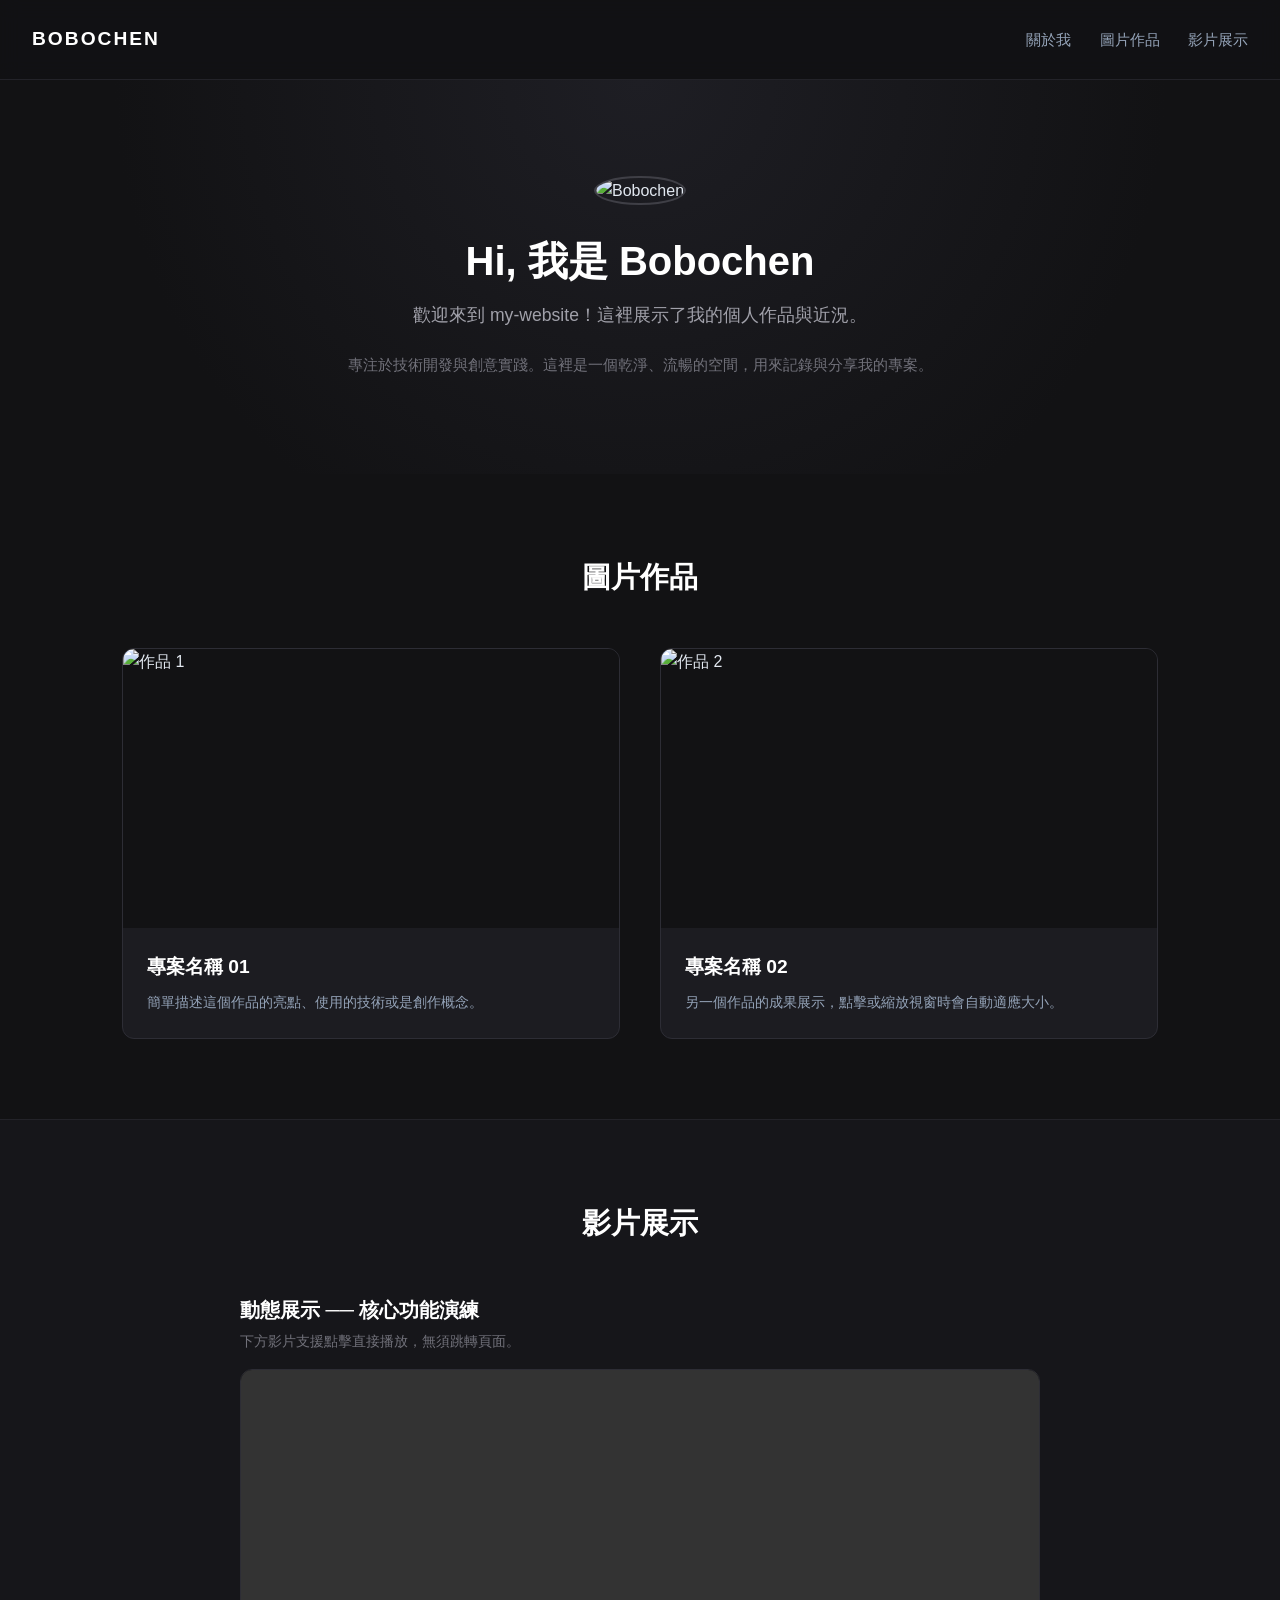
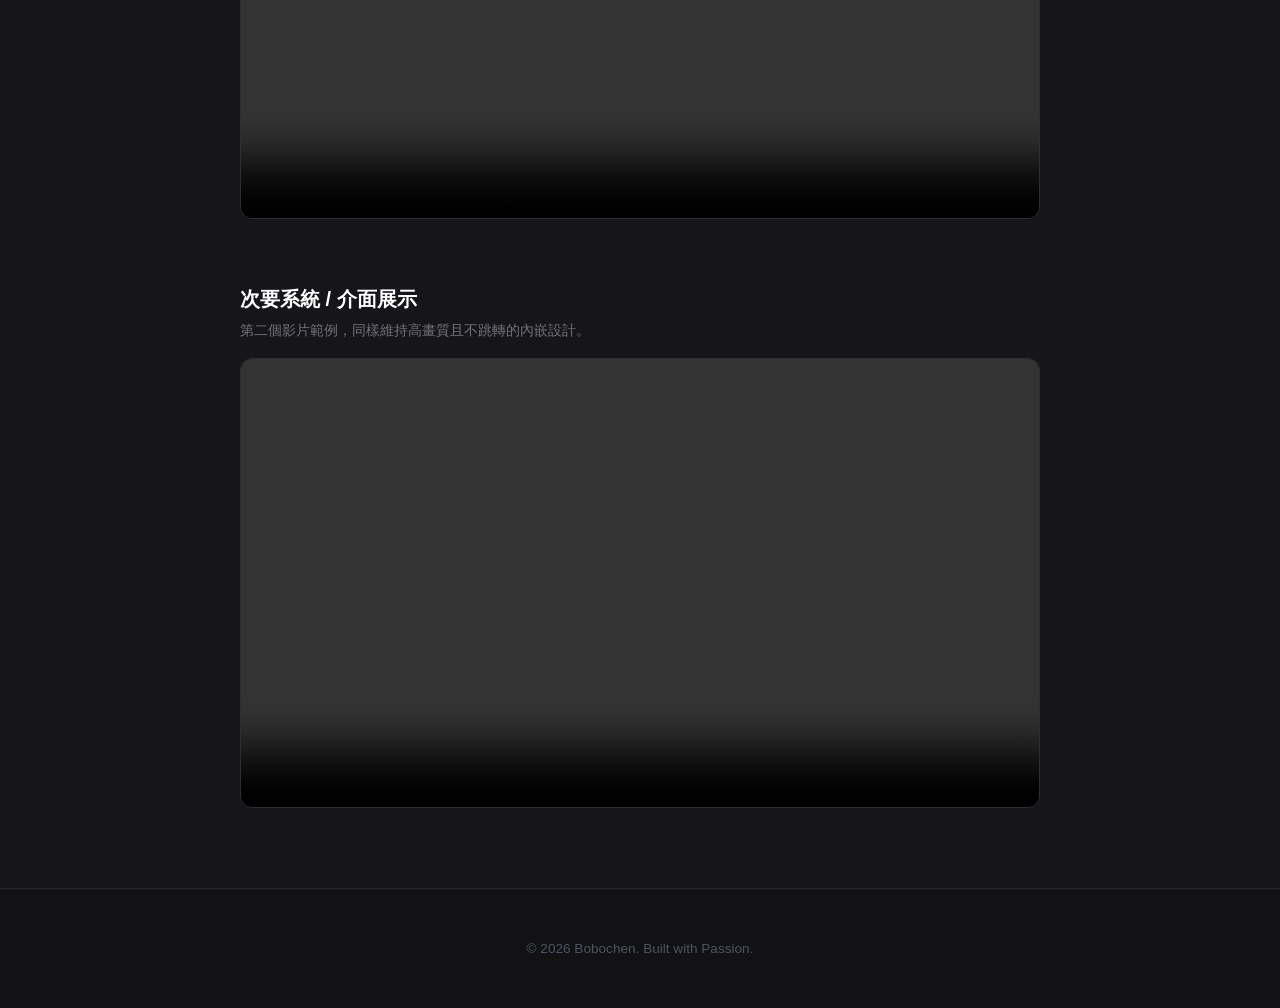
==== index.html @ f302f409 "upload index and style" ====
<!DOCTYPE html>
<html lang="zh-TW">
<head>
    <meta charset="UTF-8">
    <meta name="viewport" content="width=device-width, initial-scale=1.0">
    <title>Bobochen | Portfolio</title>
    <link rel="stylesheet" href="style.css">
</head>
<body>

    <!-- 導覽列 -->
    <nav class="navbar">
        <div class="logo">BOBOCHEN</div>
        <div class="nav-links">
            <a href="#about">關於我</a>
            <a href="#gallery">圖片作品</a>
            <a href="#videos">影片展示</a>
        </div>
    </nav>

    <!-- 主視覺區 / 關於我 -->
    <header id="about" class="hero-section">
        <div class="hero-content">
            <!-- 個人頭貼：請在 images 資料夾放一張 avatar.jpg -->
            <img src="images/avatar.jpg" alt="Bobochen" class="avatar">
            <h1>Hi, 我是 Bobochen</h1>
            <p class="subtitle">歡迎來到 my-website！這裡展示了我的個人作品與近況。</p>
            <p class="description">
                專注於技術開發與創意實踐。這裡是一個乾淨、流暢的空間，用來記錄與分享我的專案。
            </p>
        </div>
    </header>

    <!-- 圖片作品區 (兩欄式排版，乾淨對齊) -->
    <section id="gallery" class="content-section">
        <h2 class="section-title">圖片作品</h2>
        <div class="grid-container">
            
            <!-- 圖片卡片 1 -->
            <div class="card">
                <div class="media-wrapper">
                    <!-- 請在 images 資料夾放 project1.jpg -->
                    <img src="images/project1.jpg" alt="作品 1">
                </div>
                <div class="card-info">
                    <h3>專案名稱 01</h3>
                    <p>簡單描述這個作品的亮點、使用的技術或是創作概念。</p>
                </div>
            </div>

            <!-- 圖片卡片 2 -->
            <div class="card">
                <div class="media-wrapper">
                    <!-- 請在 images 資料夾放 project2.jpg -->
                    <img src="images/project2.jpg" alt="作品 2">
                </div>
                <div class="card-info">
                    <h3>專案名稱 02</h3>
                    <p>另一個作品的成果展示，點擊或縮放視窗時會自動適應大小。</p>
                </div>
            </div>

        </div>
    </section>

    <!-- 影片作品區 (單欄式大畫面排版，左鍵點擊直接播) -->
    <section id="videos" class="content-section site-bg-alt">
        <h2 class="section-title">影片展示</h2>
        <div class="video-container">
            
            <!-- 影片項目 1 -->
            <div class="video-card">
                <h3>動態展示 ── 核心功能演練</h3>
                <p class="video-desc">下方影片支援點擊直接播放，無須跳轉頁面。</p>
                <div class="video-wrapper">
                    <!-- 請在 videos 資料夾放 demo1.mp4 -->
                    <!-- controls 讓網頁出現播放按鈕，playsinline 確保手機上點擊不會強迫全螢幕跳轉 -->
                    <video controls playsinline>
                        <source src="videos/demo1.mp4" type="video/mp4">
                        您的瀏覽器不支援此影片播放。
                    </video>
                </div>
            </div>

            <!-- 影片項目 2 -->
            <div class="video-card">
                <h3>次要系統 / 介面展示</h3>
                <p class="video-desc">第二個影片範例，同樣維持高畫質且不跳轉的內嵌設計。</p>
                <div class="video-wrapper">
                    <!-- 請在 videos 資料夾放 demo2.mp4 -->
                    <video controls playsinline>
                        <source src="videos/demo2.mp4" type="video/mp4">
                        您的瀏覽器不支援此影片播放。
                    </video>
                </div>
            </div>

        </div>
    </section>

    <!-- 頁尾 -->
    <footer class="footer">
        <p>© 2026 Bobochen. Built with Passion.</p>
    </footer>

</body>
</html>
---- style.css ----
/* 全局樣式設定 */
* {
    margin: 0;
    padding: 0;
    box-sizing: border-box;
    font-family: -apple-system, BlinkMacSystemFont, "Segoe UI", Roboto, Helvetica, Arial, sans-serif;
}

body {
    background-color: #121214;
    color: #e2e8f0;
    line-height: 1.6;
}

/* 導覽列 */
.navbar {
    display: flex;
    justify-content: space-between;
    align-items: center;
    padding: 1.5rem 2rem;
    background-color: rgba(18, 18, 20, 0.8);
    backdrop-filter: blur(10px);
    position: sticky;
    top: 0;
    z-index: 100;
    border-bottom: 1px solid #232329;
}

.logo {
    font-weight: 700;
    font-size: 1.2rem;
    letter-spacing: 2px;
    color: #fff;
}

.nav-links a {
    color: #94a3b8;
    text-decoration: none;
    margin-left: 1.5rem;
    font-size: 0.95rem;
    transition: color 0.3s;
}

.nav-links a:hover {
    color: #fff;
}

/* 主視覺區 */
.hero-section {
    padding: 6rem 2rem;
    text-align: center;
    background: radial-gradient(circle at top, #1e1e24 0%, #121214 70%);
}

.hero-content {
    max-width: 600px;
    margin: 0 auto;
}

.avatar {
    width: 110px;
    height: 110px;
    border-radius: 50%;
    object-fit: cover;
    margin-bottom: 1.5rem;
    border: 2px solid #3f3f46;
}

.hero-content h1 {
    font-size: 2.5rem;
    color: #fff;
    margin-bottom: 0.5rem;
}

.subtitle {
    color: #a1a1aa;
    font-size: 1.1rem;
    margin-bottom: 1.5rem;
}

.description {
    color: #71717a;
    font-size: 0.95rem;
}

/* 區塊通用樣式 */
.content-section {
    padding: 5rem 2rem;
    max-width: 1100px;
    margin: 0 auto;
}

.site-bg-alt {
    max-width: 100%;
    background-color: #16161a;
    border-top: 1px solid #232329;
    border-bottom: 1px solid #232329;
}

.section-title {
    font-size: 1.8rem;
    color: #fff;
    margin-bottom: 3rem;
    text-align: center;
    position: relative;
}

/* 圖片網格排版 (左右兩欄) */
.grid-container {
    display: grid;
    grid-template-columns: repeat(auto-fit, minmax(340px, 1fr));
    gap: 2.5rem;
}

/* 作品卡片 */
.card {
    background-color: #1c1c21;
    border-radius: 12px;
    overflow: hidden;
    border: 1px solid #2d2d35;
    transition: transform 0.3s, border-color 0.3s;
}

.card:hover {
    transform: translateY(-5px);
    border-color: #44444f;
}

.media-wrapper {
    width: 100%;
    aspect-ratio: 16 / 9;
    background-color: #121214;
}

.media-wrapper img {
    width: 100%;
    height: 100%;
    object-fit: cover;
}

.card-info {
    padding: 1.5rem;
}

.card-info h3 {
    color: #fff;
    margin-bottom: 0.5rem;
    font-size: 1.2rem;
}

.card-info p {
    color: #94a3b8;
    font-size: 0.9rem;
}

/* 影片排版設定 (置中大畫面) */
.video-container {
    max-width: 800px;
    margin: 0 auto;
    display: flex;
    flex-direction: column;
    gap: 4rem;
}

.video-card h3 {
    color: #fff;
    margin-bottom: 0.25rem;
    font-size: 1.25rem;
}

.video-desc {
    color: #71717a;
    font-size: 0.9rem;
    margin-bottom: 1rem;
}

.video-wrapper {
    width: 100%;
    aspect-ratio: 16 / 9;
    border-radius: 12px;
    overflow: hidden;
    border: 1px solid #2d2d35;
    background-color: #000;
}

.video-wrapper video {
    width: 100%;
    height: 100%;
    object-fit: contain; /* 保持影片原始比例，不被切到 */
}

/* 頁尾 */
.footer {
    text-align: center;
    padding: 3rem 2rem;
    color: #4b5563;
    font-size: 0.85rem;
    border-top: 1px solid #1c1c21;
}

/* RDO 手機板阻斷點優化 */
@media (max-width: 768px) {
    .hero-content h1 { font-size: 2rem; }
    .content-section { padding: 3.5rem 1.5rem; }
}
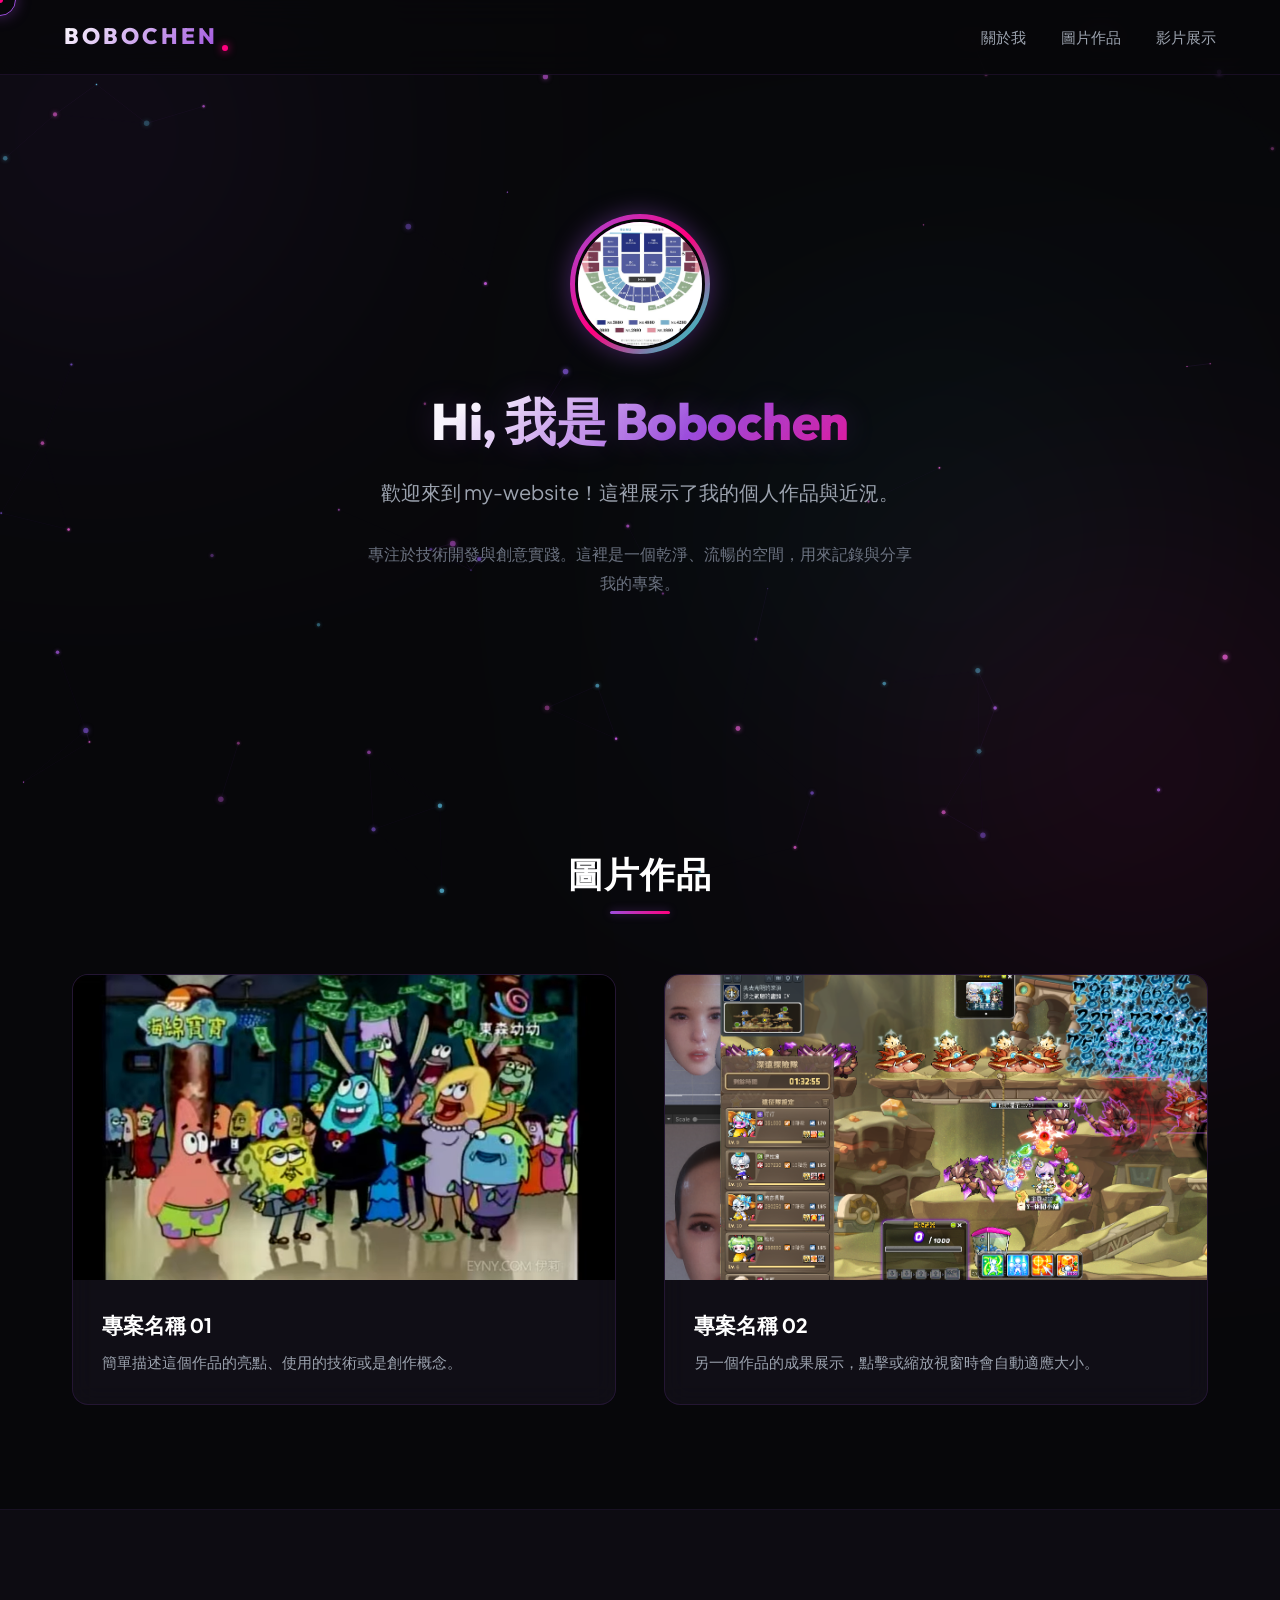
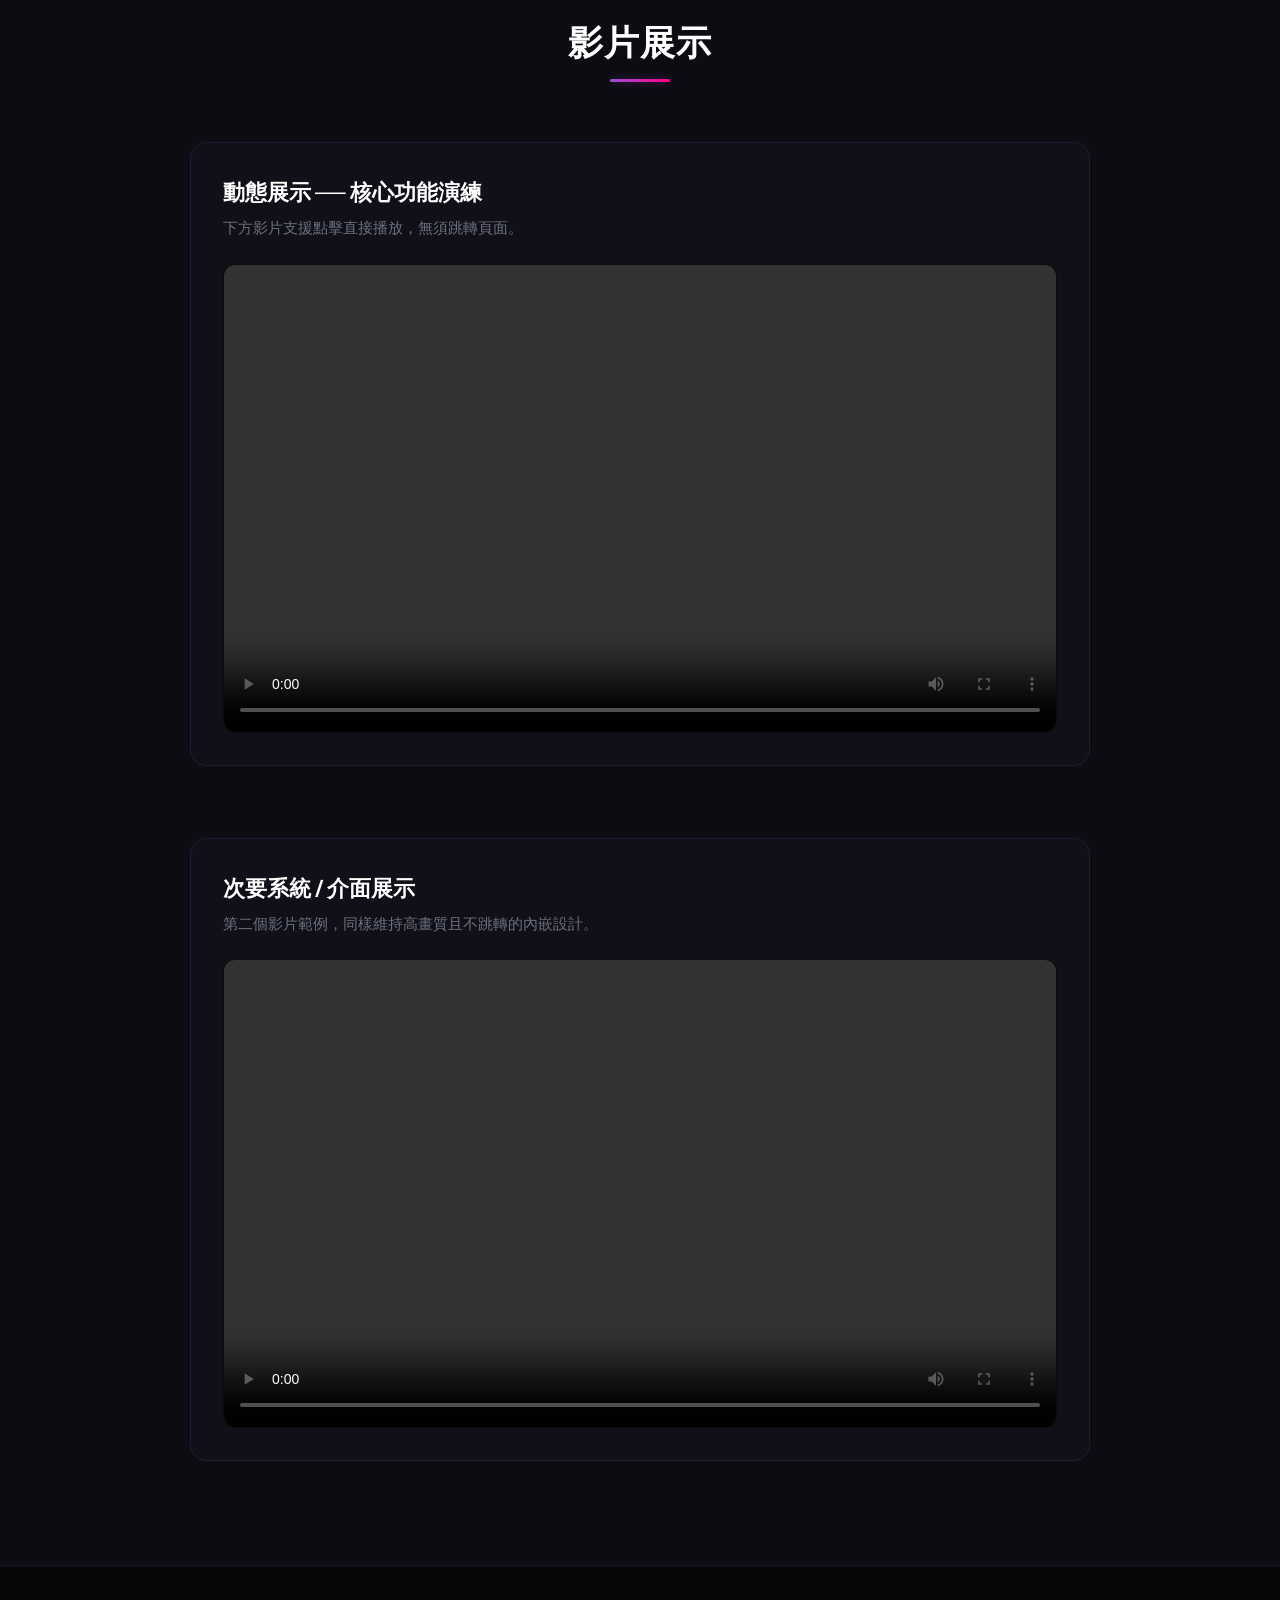
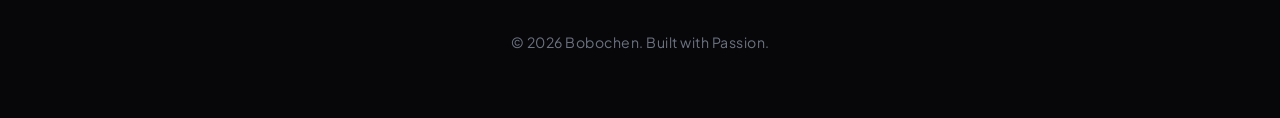
==== commit 0afaa4dc: "新增特效" ====
--- a/index.html
+++ b/index.html
@@ -7,6 +7,11 @@
     <link rel="stylesheet" href="style.css">
 </head>
 <body>
+
+    <!-- 背景流光效果與特效容器 -->
+    <div class="blob blob-1"></div>
+    <div class="blob blob-2"></div>
+    <div class="blob blob-3"></div>
 
     <!-- 導覽列 -->
     <nav class="navbar">
@@ -19,13 +24,15 @@
     </nav>
 
     <!-- 主視覺區 / 關於我 -->
-    <header id="about" class="hero-section">
+    <header id="about" class="hero-section reveal">
         <div class="hero-content">
             <!-- 個人頭貼：請在 images 資料夾放一張 avatar.jpg -->
-            <img src="images/avatar.jpg" alt="Bobochen" class="avatar">
-            <h1>Hi, 我是 Bobochen</h1>
-            <p class="subtitle">歡迎來到 my-website！這裡展示了我的個人作品與近況。</p>
-            <p class="description">
+            <div class="avatar-container reveal delay-100">
+                <img src="images/avatar.jpg" alt="Bobochen" class="avatar">
+            </div>
+            <h1 class="reveal delay-200">Hi, 我是 Bobochen</h1>
+            <p class="subtitle reveal delay-300">歡迎來到 my-website！這裡展示了我的個人作品與近況。</p>
+            <p class="description reveal delay-300">
                 專注於技術開發與創意實踐。這裡是一個乾淨、流暢的空間，用來記錄與分享我的專案。
             </p>
         </div>
@@ -33,11 +40,11 @@
 
     <!-- 圖片作品區 (兩欄式排版，乾淨對齊) -->
     <section id="gallery" class="content-section">
-        <h2 class="section-title">圖片作品</h2>
+        <h2 class="section-title reveal">圖片作品</h2>
         <div class="grid-container">
             
             <!-- 圖片卡片 1 -->
-            <div class="card">
+            <div class="card reveal delay-100">
                 <div class="media-wrapper">
                     <!-- 請在 images 資料夾放 project1.jpg -->
                     <img src="images/project1.jpg" alt="作品 1">
@@ -49,7 +56,7 @@
             </div>
 
             <!-- 圖片卡片 2 -->
-            <div class="card">
+            <div class="card reveal delay-200">
                 <div class="media-wrapper">
                     <!-- 請在 images 資料夾放 project2.jpg -->
                     <img src="images/project2.jpg" alt="作品 2">
@@ -65,11 +72,11 @@
 
     <!-- 影片作品區 (單欄式大畫面排版，左鍵點擊直接播) -->
     <section id="videos" class="content-section site-bg-alt">
-        <h2 class="section-title">影片展示</h2>
+        <h2 class="section-title reveal">影片展示</h2>
         <div class="video-container">
             
             <!-- 影片項目 1 -->
-            <div class="video-card">
+            <div class="video-card reveal delay-100">
                 <h3>動態展示 ── 核心功能演練</h3>
                 <p class="video-desc">下方影片支援點擊直接播放，無須跳轉頁面。</p>
                 <div class="video-wrapper">
@@ -83,7 +90,7 @@
             </div>
 
             <!-- 影片項目 2 -->
-            <div class="video-card">
+            <div class="video-card reveal delay-200">
                 <h3>次要系統 / 介面展示</h3>
                 <p class="video-desc">第二個影片範例，同樣維持高畫質且不跳轉的內嵌設計。</p>
                 <div class="video-wrapper">
@@ -99,9 +106,11 @@
     </section>
 
     <!-- 頁尾 -->
-    <footer class="footer">
+    <footer class="footer reveal">
         <p>© 2026 Bobochen. Built with Passion.</p>
     </footer>
 
+    <!-- 載入自訂特效腳本 -->
+    <script src="script.js"></script>
 </body>
 </html>
--- a/style.css
+++ b/style.css
@@ -1,177 +1,534 @@
+@import url('https://fonts.googleapis.com/css2?family=Outfit:wght@300;400;500;600;700;800&family=Plus+Jakarta+Sans:wght@300;400;500;600;700&display=swap');
+
 /* 全局樣式設定 */
+:root {
+    --bg: #07070a;
+    --bg-alt: #0d0c12;
+    --accent-purple: #9d4edd;
+    --accent-purple-glow: rgba(157, 78, 221, 0.4);
+    --accent-pink: #ff007f;
+    --accent-pink-glow: rgba(255, 0, 127, 0.4);
+    --accent-cyan: #00f5d4;
+    --accent-cyan-glow: rgba(0, 245, 212, 0.3);
+    --card-bg: rgba(20, 18, 28, 0.7);
+    --card-border: rgba(157, 78, 221, 0.15);
+    --card-border-hover: rgba(157, 78, 221, 0.45);
+    --text-main: #f3f4f6;
+    --text-sub: #9ca3af;
+    --text-muted: #6b7280;
+    --nav-bg: rgba(7, 7, 10, 0.75);
+    --font-heading: 'Outfit', -apple-system, BlinkMacSystemFont, sans-serif;
+    --font-body: 'Plus Jakarta Sans', -apple-system, BlinkMacSystemFont, sans-serif;
+}
+
 * {
     margin: 0;
     padding: 0;
     box-sizing: border-box;
-    font-family: -apple-system, BlinkMacSystemFont, "Segoe UI", Roboto, Helvetica, Arial, sans-serif;
+}
+
+/* 微調網頁選取顏色 */
+::selection {
+    background: var(--accent-purple-glow);
+    color: #fff;
+}
+
+html {
+    scroll-behavior: smooth;
 }
 
 body {
-    background-color: #121214;
-    color: #e2e8f0;
+    background-color: var(--bg);
+    color: var(--text-main);
+    font-family: var(--font-body);
     line-height: 1.6;
-}
-
-/* 導覽列 */
+    overflow-x: hidden;
+}
+
+/* 隱藏預設游標 (僅限電腦版，保留觸控操作的體驗) */
+@media (pointer: fine) {
+    body, a, button, .card, video, .logo, .nav-links a {
+        cursor: none;
+    }
+}
+
+/* ==========================================================================
+   Custom Scrollbar
+   ========================================================================== */
+::-webkit-scrollbar {
+    width: 8px;
+}
+::-webkit-scrollbar-track {
+    background: var(--bg);
+}
+::-webkit-scrollbar-thumb {
+    background: rgba(157, 78, 221, 0.3);
+    border-radius: 4px;
+}
+::-webkit-scrollbar-thumb:hover {
+    background: var(--accent-purple);
+    box-shadow: 0 0 10px var(--accent-purple-glow);
+}
+
+/* ==========================================================================
+   Particles Canvas & Glow Blobs
+   ========================================================================== */
+#particles-canvas {
+    position: fixed;
+    top: 0;
+    left: 0;
+    width: 100vw;
+    height: 100vh;
+    z-index: -2;
+    pointer-events: none;
+}
+
+.blob {
+    position: fixed;
+    border-radius: 50%;
+    filter: blur(140px);
+    opacity: 0.22;
+    z-index: -1;
+    pointer-events: none;
+    mix-blend-mode: screen;
+}
+
+.blob-1 {
+    width: 450px;
+    height: 450px;
+    background: radial-gradient(circle, var(--accent-purple) 0%, transparent 70%);
+    top: -10%;
+    left: -10%;
+    animation: float-slow 22s infinite alternate;
+}
+
+.blob-2 {
+    width: 550px;
+    height: 550px;
+    background: radial-gradient(circle, var(--accent-pink) 0%, transparent 70%);
+    bottom: -15%;
+    right: -10%;
+    animation: float-slow 28s infinite alternate-reverse;
+}
+
+.blob-3 {
+    width: 350px;
+    height: 350px;
+    background: radial-gradient(circle, var(--accent-cyan) 0%, transparent 70%);
+    top: 40%;
+    left: 60%;
+    animation: float-medium 18s infinite alternate;
+}
+
+@keyframes float-slow {
+    0% { transform: translate(0, 0) scale(1); }
+    50% { transform: translate(80px, 50px) scale(1.1); }
+    100% { transform: translate(-40px, 80px) scale(0.95); }
+}
+
+@keyframes float-medium {
+    0% { transform: translate(0, 0) scale(1); }
+    50% { transform: translate(-50px, -60px) scale(1.15); }
+    100% { transform: translate(60px, 30px) scale(0.9); }
+}
+
+/* ==========================================================================
+   Custom Cursor
+   ========================================================================== */
+.custom-cursor-dot {
+    width: 6px;
+    height: 6px;
+    background-color: var(--accent-pink);
+    border-radius: 50%;
+    position: fixed;
+    transform: translate(-50%, -50%);
+    pointer-events: none;
+    z-index: 9999;
+    transition: width 0.2s, height 0.2s, background-color 0.2s;
+}
+
+.custom-cursor-glow {
+    width: 32px;
+    height: 32px;
+    border: 1.5px solid var(--accent-purple);
+    border-radius: 50%;
+    position: fixed;
+    transform: translate(-50%, -50%);
+    pointer-events: none;
+    z-index: 9998;
+    box-shadow: 0 0 15px var(--accent-purple-glow);
+    transition: width 0.3s, height 0.3s, border-color 0.3s, background-color 0.3s, box-shadow 0.3s;
+}
+
+/* Cursor Hover states */
+.custom-cursor-dot.cursor-hover {
+    width: 10px;
+    height: 10px;
+    background-color: var(--accent-cyan);
+}
+
+.custom-cursor-glow.cursor-hover {
+    width: 48px;
+    height: 48px;
+    border-color: var(--accent-cyan);
+    background-color: rgba(0, 245, 212, 0.08);
+    box-shadow: 0 0 20px var(--accent-cyan-glow);
+}
+
+/* 觸控裝置隱藏自訂游標 */
+@media (pointer: coarse) {
+    .custom-cursor-dot, .custom-cursor-glow {
+        display: none;
+    }
+}
+
+/* ==========================================================================
+   Navigation Bar (導覽列)
+   ========================================================================== */
 .navbar {
     display: flex;
     justify-content: space-between;
     align-items: center;
-    padding: 1.5rem 2rem;
-    background-color: rgba(18, 18, 20, 0.8);
-    backdrop-filter: blur(10px);
+    padding: 1.2rem 4rem;
+    background-color: var(--nav-bg);
+    backdrop-filter: blur(16px);
+    -webkit-backdrop-filter: blur(16px);
     position: sticky;
     top: 0;
     z-index: 100;
-    border-bottom: 1px solid #232329;
+    border-bottom: 1px solid rgba(157, 78, 221, 0.12);
+    transition: all 0.3s ease;
 }
 
 .logo {
-    font-weight: 700;
-    font-size: 1.2rem;
-    letter-spacing: 2px;
-    color: #fff;
+    font-family: var(--font-heading);
+    font-weight: 800;
+    font-size: 1.4rem;
+    letter-spacing: 3px;
+    background: linear-gradient(135deg, #fff 0%, var(--accent-purple) 100%);
+    -webkit-background-clip: text;
+    -webkit-text-fill-color: transparent;
+    position: relative;
+}
+
+.logo::after {
+    content: '';
+    position: absolute;
+    width: 6px;
+    height: 6px;
+    background-color: var(--accent-pink);
+    border-radius: 50%;
+    bottom: 4px;
+    right: -10px;
+    box-shadow: 0 0 8px var(--accent-pink);
 }
 
 .nav-links a {
-    color: #94a3b8;
+    color: var(--text-sub);
     text-decoration: none;
-    margin-left: 1.5rem;
+    margin-left: 2rem;
     font-size: 0.95rem;
+    font-weight: 500;
+    position: relative;
+    padding: 0.5rem 0;
     transition: color 0.3s;
+}
+
+.nav-links a::after {
+    content: '';
+    position: absolute;
+    width: 0;
+    height: 2px;
+    bottom: 0;
+    left: 0;
+    background: linear-gradient(90deg, var(--accent-purple), var(--accent-pink));
+    transition: width 0.3s ease;
 }
 
 .nav-links a:hover {
     color: #fff;
 }
 
-/* 主視覺區 */
+.nav-links a:hover::after {
+    width: 100%;
+}
+
+/* ==========================================================================
+   Hero Section (主視覺區)
+   ========================================================================== */
 .hero-section {
-    padding: 6rem 2rem;
+    padding: 9rem 2rem;
     text-align: center;
-    background: radial-gradient(circle at top, #1e1e24 0%, #121214 70%);
+    position: relative;
+    display: flex;
+    justify-content: center;
+    align-items: center;
 }
 
 .hero-content {
-    max-width: 600px;
+    max-width: 700px;
     margin: 0 auto;
+    z-index: 1;
+}
+
+.avatar-container {
+    position: relative;
+    width: 130px;
+    height: 130px;
+    margin: 0 auto 2rem;
+}
+
+.avatar-container::before {
+    content: '';
+    position: absolute;
+    top: -5px;
+    left: -5px;
+    right: -5px;
+    bottom: -5px;
+    border-radius: 50%;
+    background: linear-gradient(135deg, var(--accent-purple), var(--accent-pink), var(--accent-cyan));
+    z-index: -1;
+    animation: rotate-gradient 6s linear infinite;
+    padding: 3px;
+    box-shadow: 0 0 25px var(--accent-purple-glow);
+}
+
+@keyframes rotate-gradient {
+    0% { transform: rotate(0deg); }
+    100% { transform: rotate(360deg); }
 }
 
 .avatar {
-    width: 110px;
-    height: 110px;
+    width: 100%;
+    height: 100%;
     border-radius: 50%;
     object-fit: cover;
-    margin-bottom: 1.5rem;
-    border: 2px solid #3f3f46;
+    border: 3px solid var(--bg);
 }
 
 .hero-content h1 {
-    font-size: 2.5rem;
-    color: #fff;
-    margin-bottom: 0.5rem;
+    font-family: var(--font-heading);
+    font-size: 3.2rem;
+    font-weight: 800;
+    margin-bottom: 0.8rem;
+    background: linear-gradient(135deg, #fff 20%, var(--accent-purple) 60%, var(--accent-pink) 100%);
+    -webkit-background-clip: text;
+    -webkit-text-fill-color: transparent;
+    text-shadow: 0 0 30px rgba(157, 78, 221, 0.2);
+    letter-spacing: -0.5px;
 }
 
 .subtitle {
-    color: #a1a1aa;
-    font-size: 1.1rem;
-    margin-bottom: 1.5rem;
+    color: var(--text-sub);
+    font-size: 1.25rem;
+    font-weight: 400;
+    margin-bottom: 2rem;
 }
 
 .description {
-    color: #71717a;
-    font-size: 0.95rem;
-}
-
-/* 區塊通用樣式 */
+    color: var(--text-muted);
+    font-size: 1rem;
+    line-height: 1.8;
+    max-width: 550px;
+    margin: 0 auto;
+}
+
+/* ==========================================================================
+   Content Sections (內容區塊)
+   ========================================================================== */
 .content-section {
-    padding: 5rem 2rem;
-    max-width: 1100px;
+    padding: 6.5rem 2rem;
+    max-width: 1200px;
     margin: 0 auto;
+    position: relative;
 }
 
 .site-bg-alt {
     max-width: 100%;
-    background-color: #16161a;
-    border-top: 1px solid #232329;
-    border-bottom: 1px solid #232329;
+    background-color: var(--bg-alt);
+    border-top: 1px solid rgba(157, 78, 221, 0.08);
+    border-bottom: 1px solid rgba(157, 78, 221, 0.08);
 }
 
 .section-title {
-    font-size: 1.8rem;
+    font-family: var(--font-heading);
+    font-size: 2.2rem;
+    font-weight: 700;
     color: #fff;
-    margin-bottom: 3rem;
+    margin-bottom: 4.5rem;
     text-align: center;
     position: relative;
-}
-
-/* 圖片網格排版 (左右兩欄) */
+    letter-spacing: 1px;
+}
+
+.section-title::after {
+    content: '';
+    position: absolute;
+    width: 60px;
+    height: 3px;
+    background: linear-gradient(90deg, var(--accent-purple), var(--accent-pink));
+    bottom: -12px;
+    left: 50%;
+    transform: translateX(-50%);
+    border-radius: 2px;
+    box-shadow: 0 0 8px var(--accent-purple-glow);
+}
+
+/* ==========================================================================
+   Grid & Card (圖片作品卡片)
+   ========================================================================== */
 .grid-container {
     display: grid;
-    grid-template-columns: repeat(auto-fit, minmax(340px, 1fr));
-    gap: 2.5rem;
-}
-
-/* 作品卡片 */
+    grid-template-columns: repeat(auto-fit, minmax(350px, 1fr));
+    gap: 3rem;
+}
+
 .card {
-    background-color: #1c1c21;
-    border-radius: 12px;
+    background-color: var(--card-bg);
+    border-radius: 16px;
     overflow: hidden;
-    border: 1px solid #2d2d35;
-    transition: transform 0.3s, border-color 0.3s;
+    border: 1px solid var(--card-border);
+    position: relative;
+    backdrop-filter: blur(12px);
+    -webkit-backdrop-filter: blur(12px);
+    transition: transform 0.4s cubic-bezier(0.16, 1, 0.3, 1), border-color 0.4s, box-shadow 0.4s;
+}
+
+/* Windows Fluent Hover Border Glow */
+.card::before {
+    content: "";
+    position: absolute;
+    top: 0;
+    left: 0;
+    right: 0;
+    bottom: 0;
+    border-radius: inherit;
+    padding: 1.5px;
+    background: radial-gradient(
+        300px circle at var(--mouse-x, 0px) var(--mouse-y, 0px),
+        rgba(157, 78, 221, 0.5),
+        transparent 50%
+    );
+    -webkit-mask: linear-gradient(#fff 0 0) content-box, linear-gradient(#fff 0 0);
+    -webkit-mask-composite: xor;
+    mask-composite: exclude;
+    pointer-events: none;
+    opacity: 0;
+    transition: opacity 0.4s ease;
+}
+
+.card:hover::before {
+    opacity: 1;
 }
 
 .card:hover {
-    transform: translateY(-5px);
-    border-color: #44444f;
+    transform: translateY(-8px) scale(1.01);
+    border-color: var(--card-border-hover);
+    box-shadow: 0 20px 40px rgba(157, 78, 221, 0.15);
 }
 
 .media-wrapper {
     width: 100%;
     aspect-ratio: 16 / 9;
-    background-color: #121214;
+    background-color: #0b0a0f;
+    overflow: hidden;
 }
 
 .media-wrapper img {
     width: 100%;
     height: 100%;
     object-fit: cover;
+    transition: transform 0.6s cubic-bezier(0.16, 1, 0.3, 1);
+}
+
+.card:hover .media-wrapper img {
+    transform: scale(1.08);
 }
 
 .card-info {
-    padding: 1.5rem;
+    padding: 1.8rem;
 }
 
 .card-info h3 {
+    font-family: var(--font-heading);
     color: #fff;
-    margin-bottom: 0.5rem;
-    font-size: 1.2rem;
+    margin-bottom: 0.6rem;
+    font-size: 1.3rem;
+    font-weight: 600;
 }
 
 .card-info p {
-    color: #94a3b8;
-    font-size: 0.9rem;
-}
-
-/* 影片排版設定 (置中大畫面) */
+    color: var(--text-sub);
+    font-size: 0.92rem;
+    line-height: 1.6;
+}
+
+/* ==========================================================================
+   Video Gallery (影片展示區)
+   ========================================================================== */
 .video-container {
-    max-width: 800px;
+    max-width: 900px;
     margin: 0 auto;
     display: flex;
     flex-direction: column;
-    gap: 4rem;
+    gap: 4.5rem;
+}
+
+.video-card {
+    background-color: var(--card-bg);
+    border-radius: 16px;
+    padding: 2rem;
+    border: 1px solid var(--card-border);
+    position: relative;
+    backdrop-filter: blur(12px);
+    -webkit-backdrop-filter: blur(12px);
+    transition: transform 0.4s cubic-bezier(0.16, 1, 0.3, 1), border-color 0.4s, box-shadow 0.4s;
+}
+
+.video-card::before {
+    content: "";
+    position: absolute;
+    top: 0;
+    left: 0;
+    right: 0;
+    bottom: 0;
+    border-radius: inherit;
+    padding: 1.5px;
+    background: radial-gradient(
+        300px circle at var(--mouse-x, 0px) var(--mouse-y, 0px),
+        rgba(157, 78, 221, 0.5),
+        transparent 50%
+    );
+    -webkit-mask: linear-gradient(#fff 0 0) content-box, linear-gradient(#fff 0 0);
+    -webkit-mask-composite: xor;
+    mask-composite: exclude;
+    pointer-events: none;
+    opacity: 0;
+    transition: opacity 0.4s ease;
+}
+
+.video-card:hover::before {
+    opacity: 1;
+}
+
+.video-card:hover {
+    transform: translateY(-5px);
+    border-color: var(--card-border-hover);
+    box-shadow: 0 20px 40px rgba(157, 78, 221, 0.12);
 }
 
 .video-card h3 {
+    font-family: var(--font-heading);
     color: #fff;
-    margin-bottom: 0.25rem;
-    font-size: 1.25rem;
+    margin-bottom: 0.4rem;
+    font-size: 1.35rem;
+    font-weight: 600;
 }
 
 .video-desc {
-    color: #71717a;
-    font-size: 0.9rem;
-    margin-bottom: 1rem;
+    color: var(--text-muted);
+    font-size: 0.92rem;
+    margin-bottom: 1.5rem;
 }
 
 .video-wrapper {
@@ -179,27 +536,94 @@
     aspect-ratio: 16 / 9;
     border-radius: 12px;
     overflow: hidden;
-    border: 1px solid #2d2d35;
+    border: 1px solid rgba(255, 255, 255, 0.05);
     background-color: #000;
+    box-shadow: inset 0 0 20px rgba(0, 0, 0, 0.6);
 }
 
 .video-wrapper video {
     width: 100%;
     height: 100%;
-    object-fit: contain; /* 保持影片原始比例，不被切到 */
-}
-
-/* 頁尾 */
+    object-fit: contain;
+}
+
+/* ==========================================================================
+   Footer (頁尾)
+   ========================================================================== */
 .footer {
     text-align: center;
-    padding: 3rem 2rem;
-    color: #4b5563;
-    font-size: 0.85rem;
-    border-top: 1px solid #1c1c21;
-}
-
-/* RDO 手機板阻斷點優化 */
+    padding: 4rem 2rem;
+    color: var(--text-muted);
+    font-size: 0.88rem;
+    border-top: 1px solid rgba(157, 78, 221, 0.08);
+    position: relative;
+    z-index: 1;
+}
+
+.footer p {
+    letter-spacing: 0.5px;
+}
+
+/* ==========================================================================
+   Scroll Reveal System Classes
+   ========================================================================== */
+.reveal {
+    opacity: 0;
+    transform: translateY(40px);
+    transition: opacity 1s cubic-bezier(0.16, 1, 0.3, 1), transform 1s cubic-bezier(0.16, 1, 0.3, 1);
+}
+
+.reveal-active {
+    opacity: 1;
+    transform: translateY(0);
+}
+
+/* Delay modifiers for sequential animations */
+.delay-100 { transition-delay: 0.1s; }
+.delay-200 { transition-delay: 0.2s; }
+.delay-300 { transition-delay: 0.3s; }
+
+/* ==========================================================================
+   Responsive Settings (響應式設計)
+   ========================================================================== */
+@media (max-width: 1024px) {
+    .navbar {
+        padding: 1.2rem 2rem;
+    }
+}
+
 @media (max-width: 768px) {
-    .hero-content h1 { font-size: 2rem; }
-    .content-section { padding: 3.5rem 1.5rem; }
+    .hero-section {
+        padding: 6rem 1.5rem;
+    }
+    
+    .hero-content h1 {
+        font-size: 2.4rem;
+    }
+    
+    .subtitle {
+        font-size: 1.1rem;
+    }
+    
+    .section-title {
+        font-size: 1.8rem;
+        margin-bottom: 3rem;
+    }
+    
+    .content-section {
+        padding: 4.5rem 1.5rem;
+    }
+    
+    .grid-container {
+        grid-template-columns: 1fr;
+        gap: 2rem;
+    }
+    
+    .video-card {
+        padding: 1.2rem;
+    }
+    
+    .video-container {
+        gap: 3rem;
+    }
 }
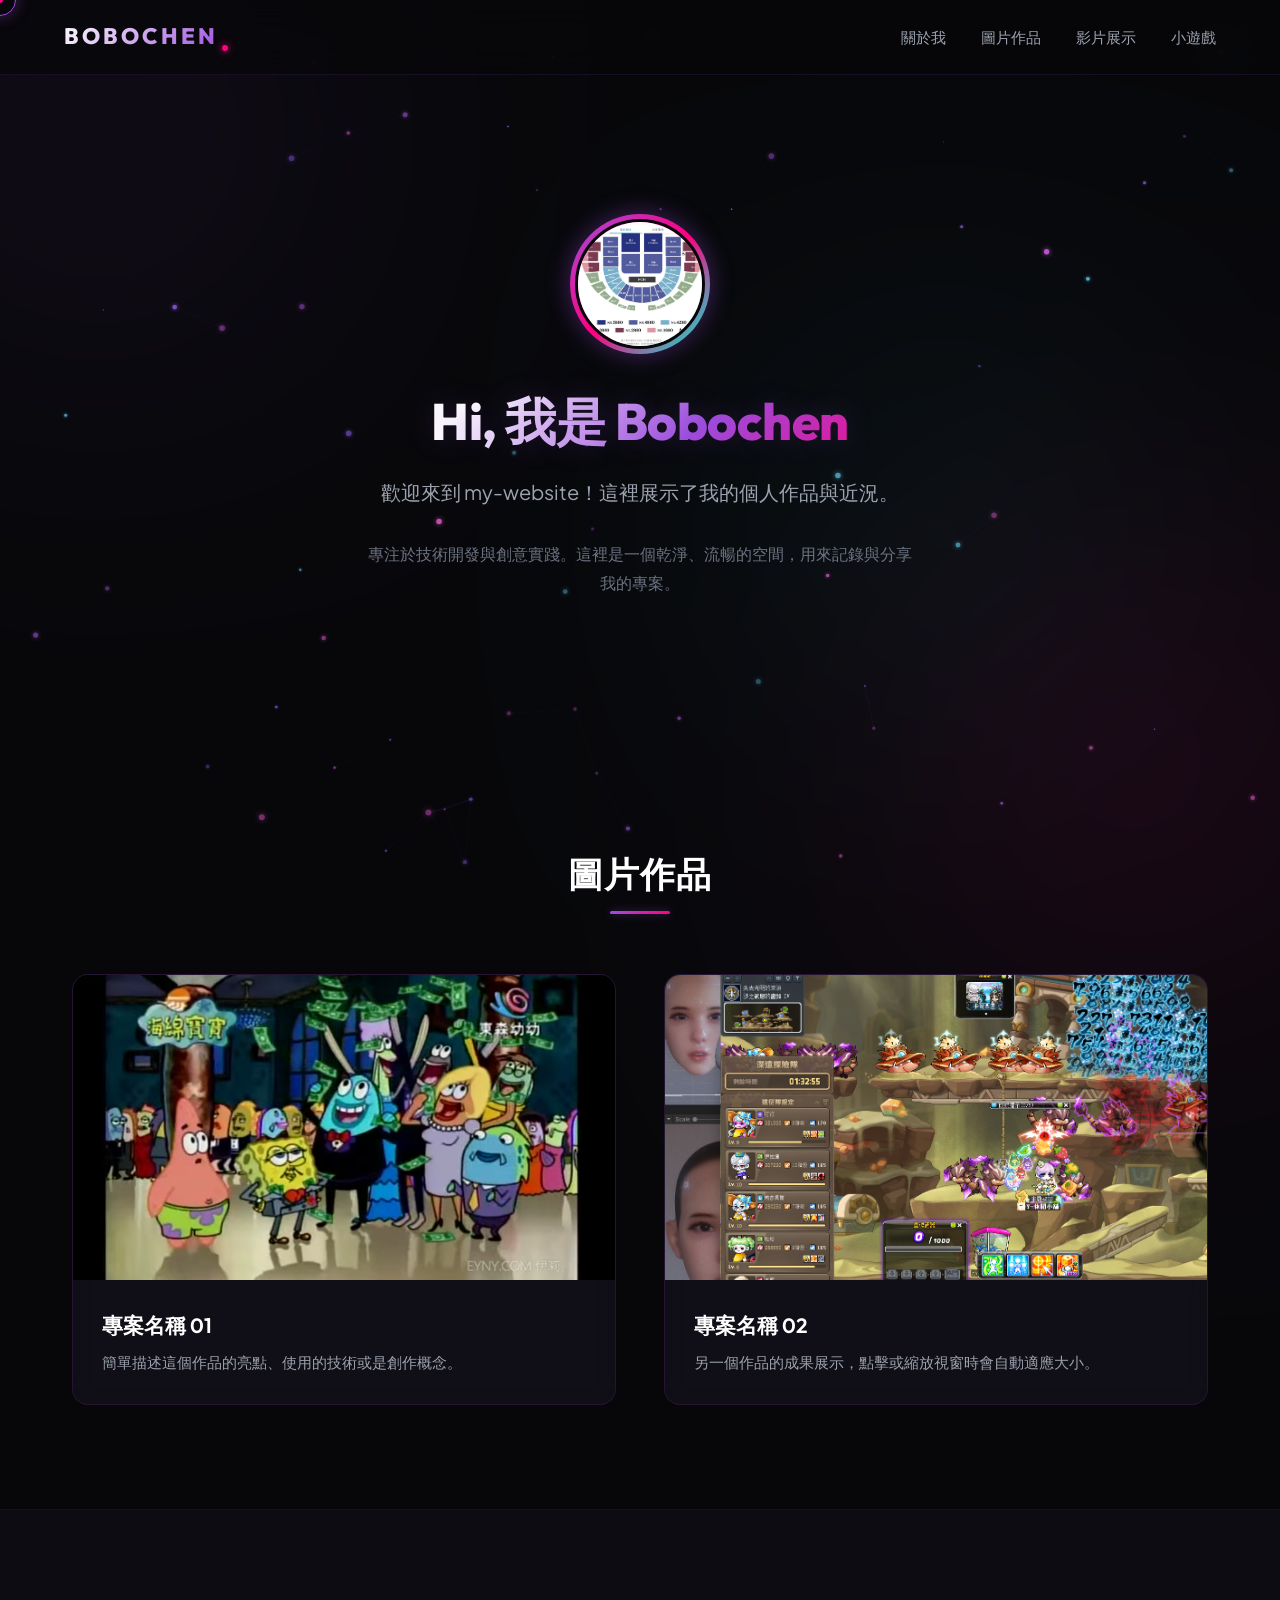
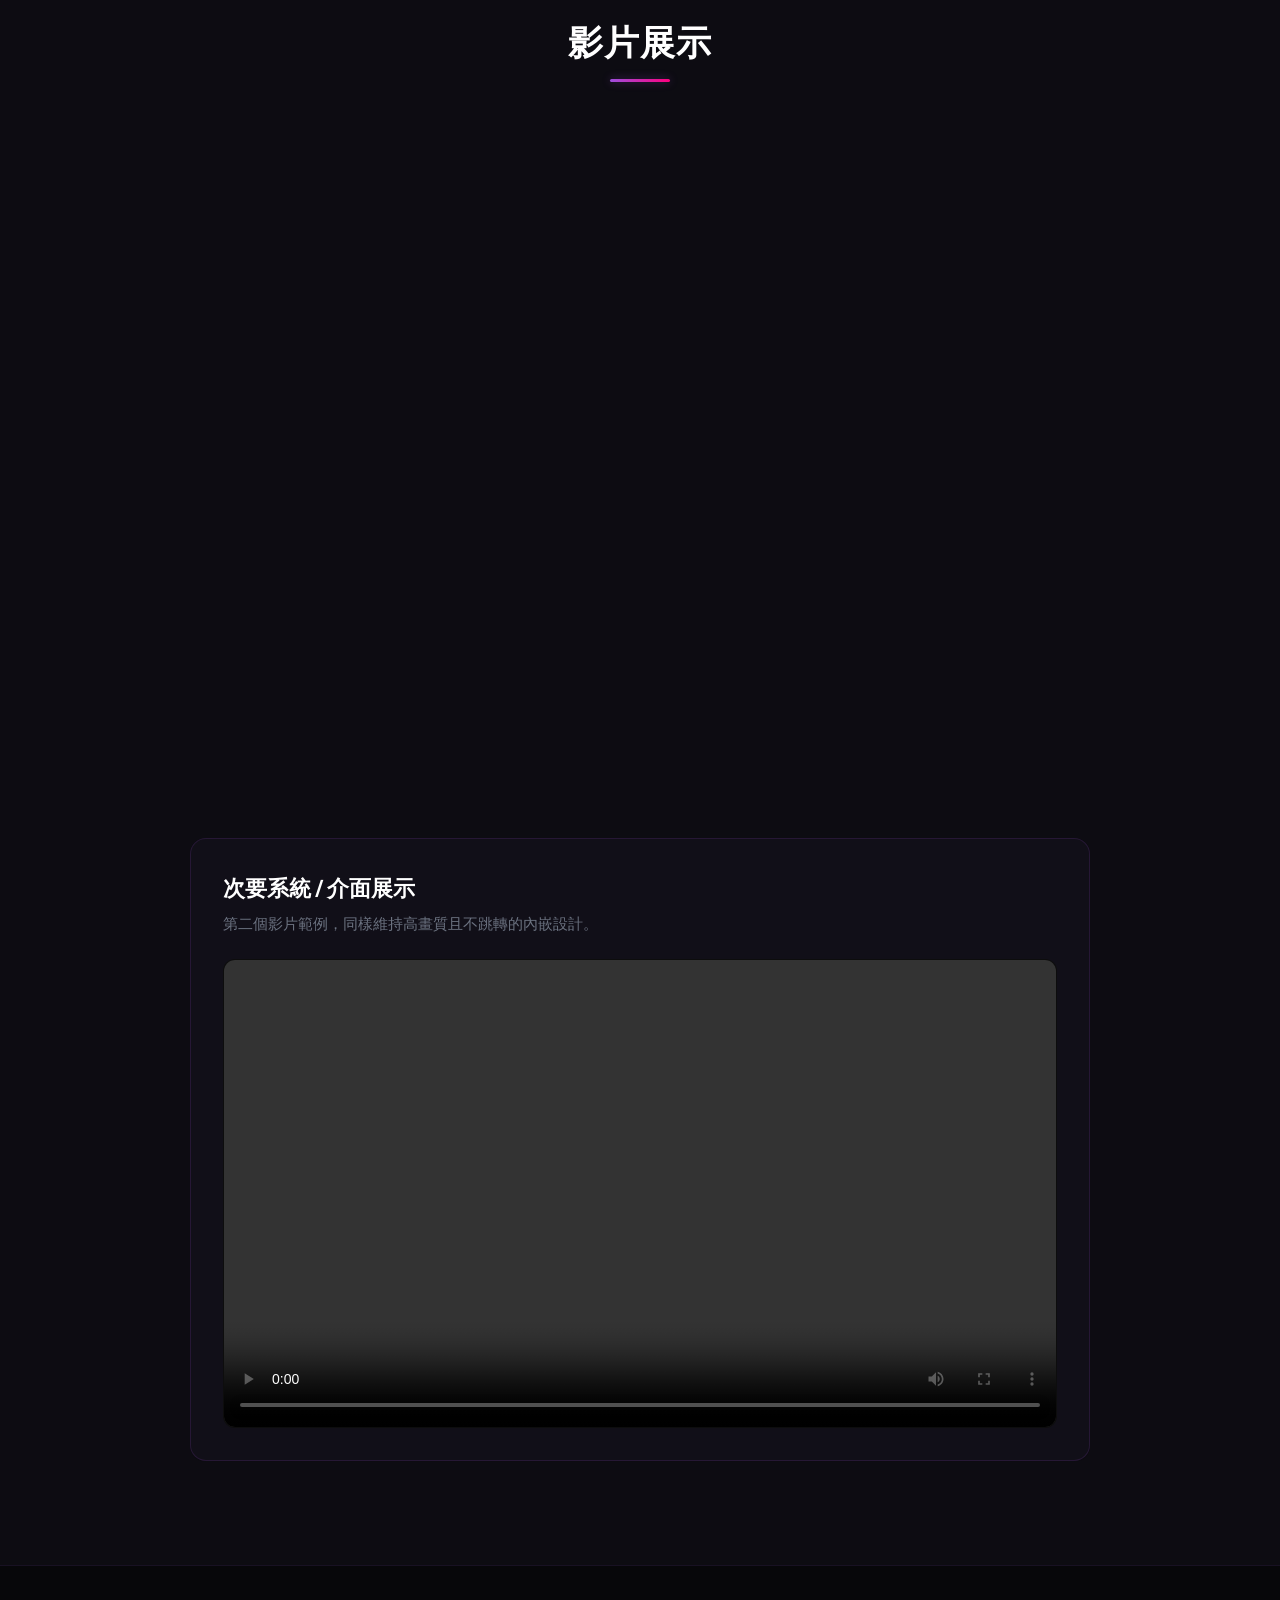
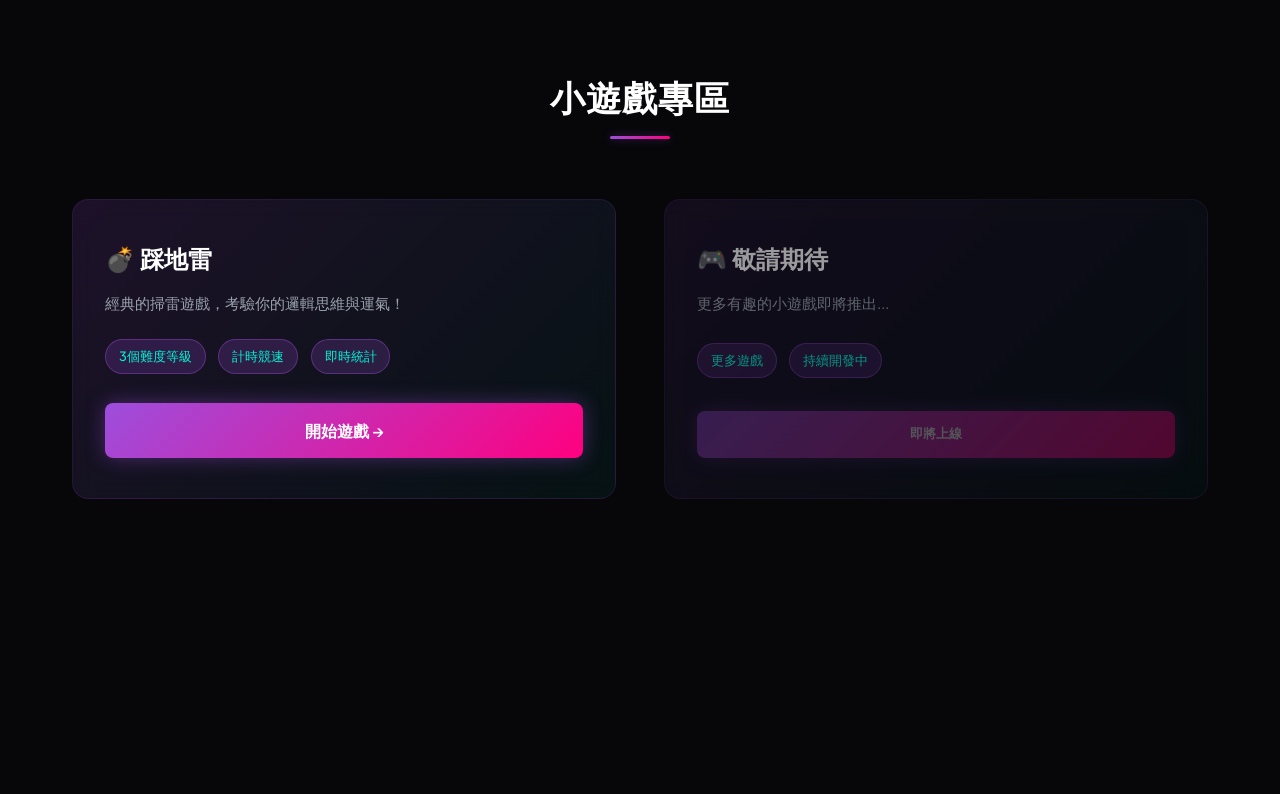
==== commit 86a32dc3: "Add Feature: MineSweeper" ====
--- a/index.html
+++ b/index.html
@@ -20,6 +20,7 @@
             <a href="#about">關於我</a>
             <a href="#gallery">圖片作品</a>
             <a href="#videos">影片展示</a>
+            <a href="#games">小遊戲</a>
         </div>
     </nav>
 
@@ -105,6 +106,41 @@
         </div>
     </section>
 
+    <!-- 小遊戲區 -->
+    <section id="games" class="content-section">
+        <h2 class="section-title reveal">小遊戲專區</h2>
+        <div class="games-container">
+            
+            <!-- 踩地雷遊戲卡片 -->
+            <div class="game-card reveal delay-100">
+                <div class="game-header-card">
+                    <h3>💣 踩地雷</h3>
+                    <p>經典的掃雷遊戲，考驗你的邏輯思維與運氣！</p>
+                </div>
+                <div class="game-features">
+                    <span class="feature-tag">3個難度等級</span>
+                    <span class="feature-tag">計時競速</span>
+                    <span class="feature-tag">即時統計</span>
+                </div>
+                <a href="games/minesweeper/index.html" class="btn btn-game">開始遊戲 →</a>
+            </div>
+
+            <!-- 更多遊戲提示 -->
+            <div class="game-card reveal delay-200 coming-soon">
+                <div class="game-header-card">
+                    <h3>🎮 敬請期待</h3>
+                    <p>更多有趣的小遊戲即將推出...</p>
+                </div>
+                <div class="game-features">
+                    <span class="feature-tag">更多遊戲</span>
+                    <span class="feature-tag">持續開發中</span>
+                </div>
+                <button class="btn btn-game" disabled>即將上線</button>
+            </div>
+
+        </div>
+    </section>
+
     <!-- 頁尾 -->
     <footer class="footer reveal">
         <p>© 2026 Bobochen. Built with Passion.</p>
--- a/style.css
+++ b/style.css
@@ -626,4 +626,139 @@
     .video-container {
         gap: 3rem;
     }
+}
+
+/* ==========================================================================
+   Games Section (小遊戲區)
+   ========================================================================== */
+.games-container {
+    display: grid;
+    grid-template-columns: repeat(auto-fit, minmax(320px, 1fr));
+    gap: 3rem;
+}
+
+.game-card {
+    background: linear-gradient(135deg, rgba(157, 78, 221, 0.15), rgba(0, 245, 212, 0.05));
+    border: 1px solid var(--card-border);
+    border-radius: 16px;
+    padding: 2.5rem 2rem;
+    position: relative;
+    backdrop-filter: blur(12px);
+    -webkit-backdrop-filter: blur(12px);
+    transition: all 0.4s cubic-bezier(0.16, 1, 0.3, 1);
+    display: flex;
+    flex-direction: column;
+    justify-content: space-between;
+    min-height: 300px;
+}
+
+.game-card::before {
+    content: "";
+    position: absolute;
+    top: 0;
+    left: 0;
+    right: 0;
+    bottom: 0;
+    border-radius: inherit;
+    padding: 1.5px;
+    background: radial-gradient(
+        300px circle at var(--mouse-x, 0px) var(--mouse-y, 0px),
+        rgba(157, 78, 221, 0.5),
+        transparent 50%
+    );
+    -webkit-mask: linear-gradient(#fff 0 0) content-box, linear-gradient(#fff 0 0);
+    -webkit-mask-composite: xor;
+    mask-composite: exclude;
+    pointer-events: none;
+    opacity: 0;
+    transition: opacity 0.4s ease;
+}
+
+.game-card:hover:not(.coming-soon)::before {
+    opacity: 1;
+}
+
+.game-card:hover:not(.coming-soon) {
+    transform: translateY(-10px);
+    border-color: var(--card-border-hover);
+    box-shadow: 0 25px 50px rgba(157, 78, 221, 0.2);
+}
+
+.game-card.coming-soon {
+    opacity: 0.6;
+    pointer-events: none;
+}
+
+.game-header-card h3 {
+    font-family: var(--font-heading);
+    font-size: 1.5rem;
+    font-weight: 700;
+    color: #fff;
+    margin-bottom: 0.8rem;
+}
+
+.game-header-card p {
+    color: var(--text-sub);
+    font-size: 0.95rem;
+    line-height: 1.6;
+    margin-bottom: 1.5rem;
+}
+
+.game-features {
+    display: flex;
+    flex-wrap: wrap;
+    gap: 0.8rem;
+    margin-bottom: 1.8rem;
+}
+
+.feature-tag {
+    display: inline-block;
+    padding: 0.4rem 0.8rem;
+    background: rgba(157, 78, 221, 0.2);
+    border: 1px solid rgba(157, 78, 221, 0.4);
+    border-radius: 20px;
+    font-size: 0.8rem;
+    color: var(--accent-cyan);
+    font-weight: 500;
+}
+
+.btn-game {
+    display: inline-block;
+    padding: 0.9rem 2rem;
+    background: linear-gradient(135deg, var(--accent-purple), var(--accent-pink));
+    color: white;
+    text-decoration: none;
+    border-radius: 8px;
+    font-weight: 600;
+    text-align: center;
+    border: none;
+    cursor: pointer;
+    transition: all 0.3s ease;
+    box-shadow: 0 0 20px var(--accent-purple-glow);
+}
+
+.btn-game:hover:not(:disabled) {
+    transform: translateY(-2px);
+    box-shadow: 0 0 30px var(--accent-purple-glow);
+}
+
+.btn-game:active:not(:disabled) {
+    transform: translateY(0);
+}
+
+.btn-game:disabled {
+    opacity: 0.5;
+    cursor: not-allowed;
+}
+
+@media (max-width: 768px) {
+    .games-container {
+        grid-template-columns: 1fr;
+        gap: 2rem;
+    }
+
+    .game-card {
+        min-height: auto;
+        padding: 2rem 1.5rem;
+    }
 }
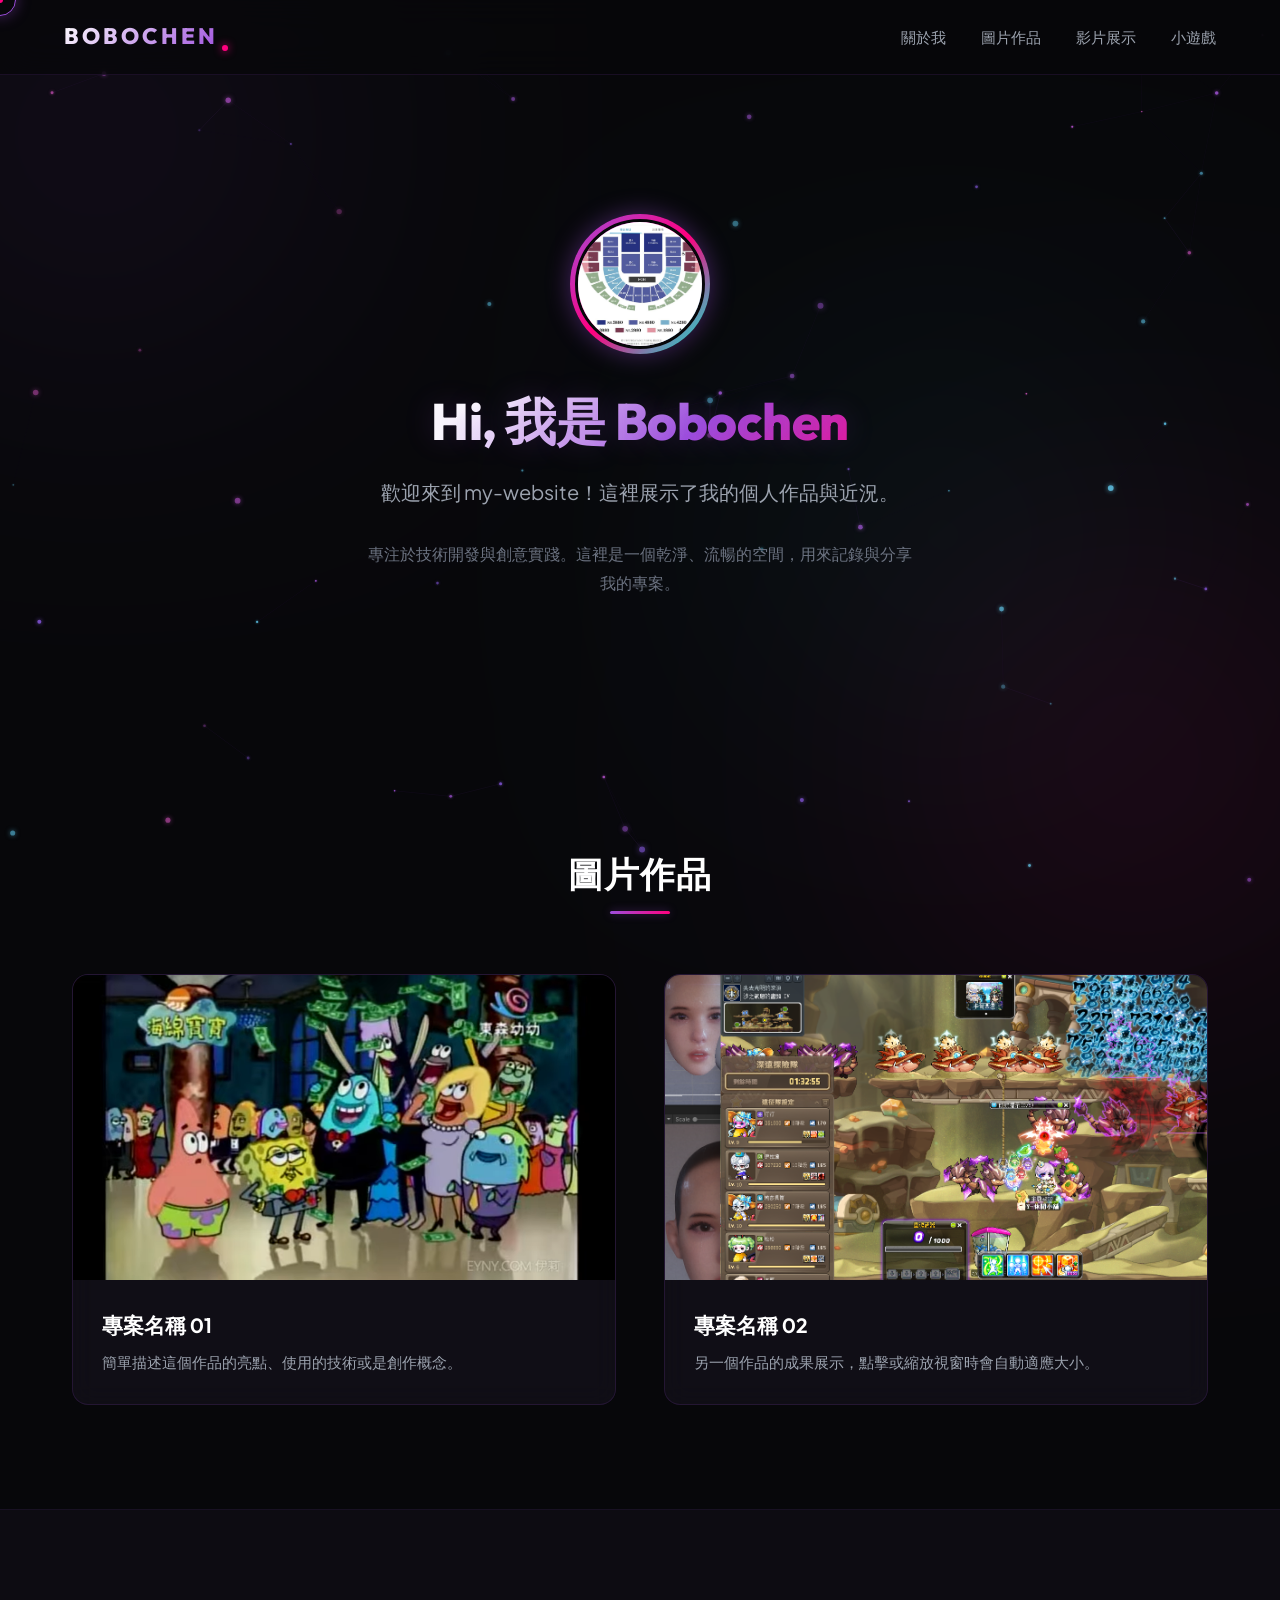
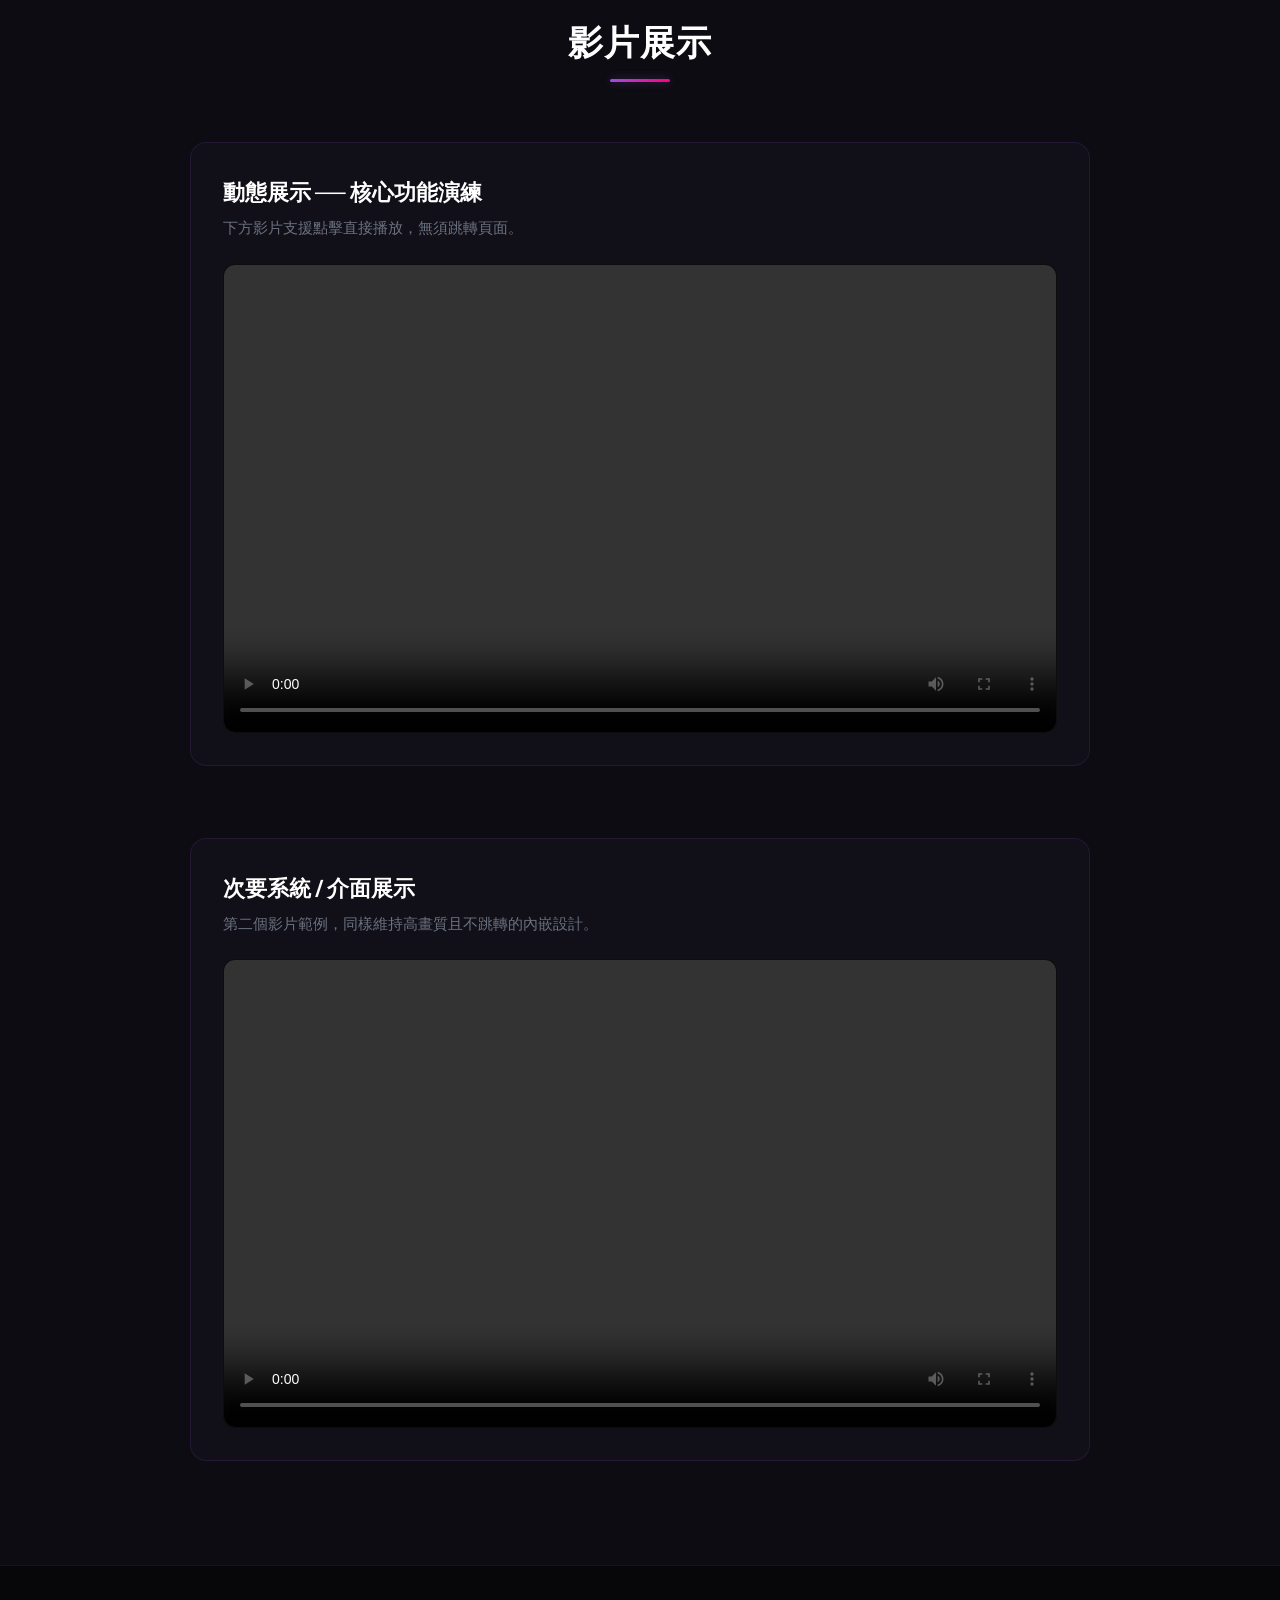
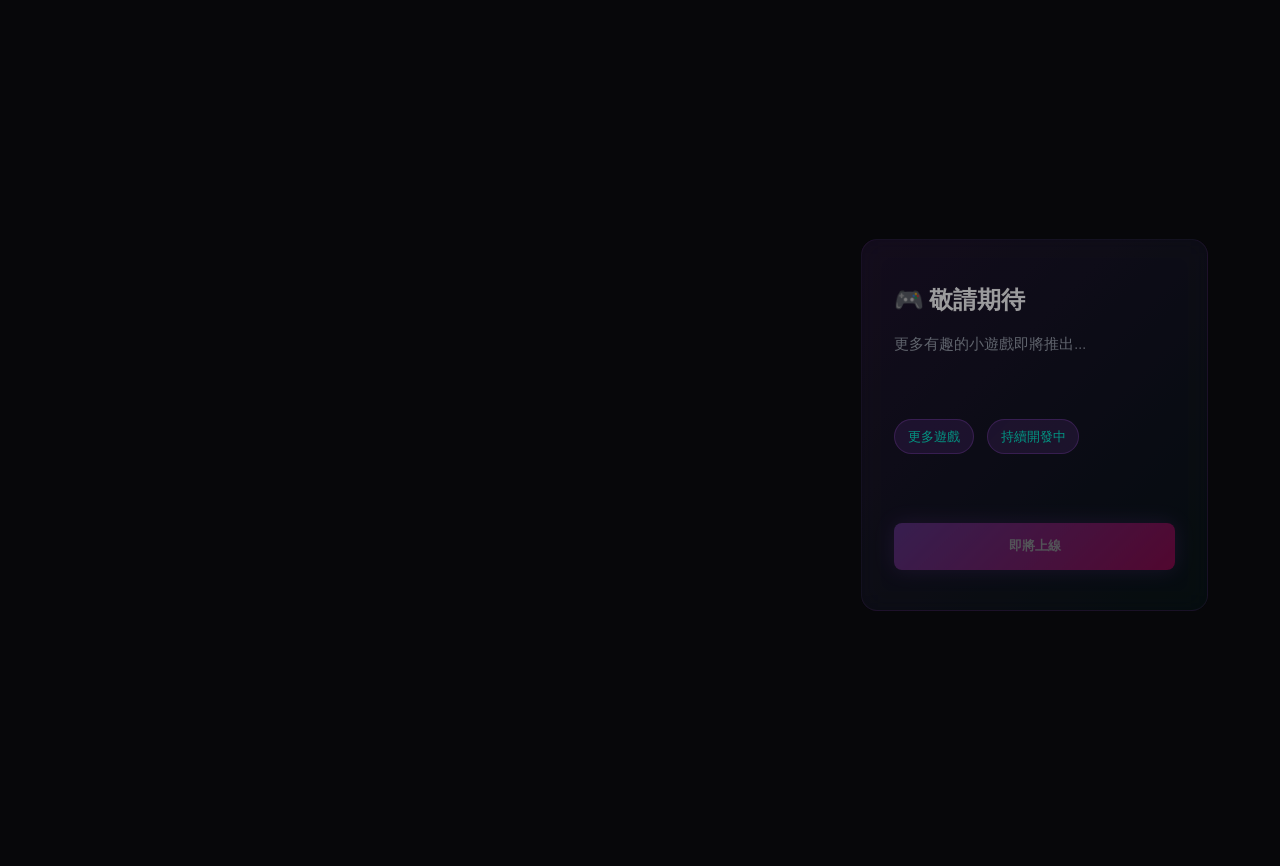
==== commit 73b65eda: "Add runner minigame" ====
--- a/index.html
+++ b/index.html
@@ -125,6 +125,19 @@
                 <a href="games/minesweeper/index.html" class="btn btn-game">開始遊戲 →</a>
             </div>
 
+            <div class="game-card reveal delay-150">
+                <div class="game-header-card">
+                    <h3>🌌 魔導貓跑酷</h3>
+                    <p>紫色主題跑酷，小魔導貓穿越星光大道躲避障礙。</p>
+                </div>
+                <div class="game-features">
+                    <span class="feature-tag">Space 跳躍</span>
+                    <span class="feature-tag">主題動畫</span>
+                    <span class="feature-tag">高分挑戰</span>
+                </div>
+                <a href="games/runner/index.html" class="btn btn-game">開始遊戲 →</a>
+            </div>
+
             <!-- 更多遊戲提示 -->
             <div class="game-card reveal delay-200 coming-soon">
                 <div class="game-header-card">
